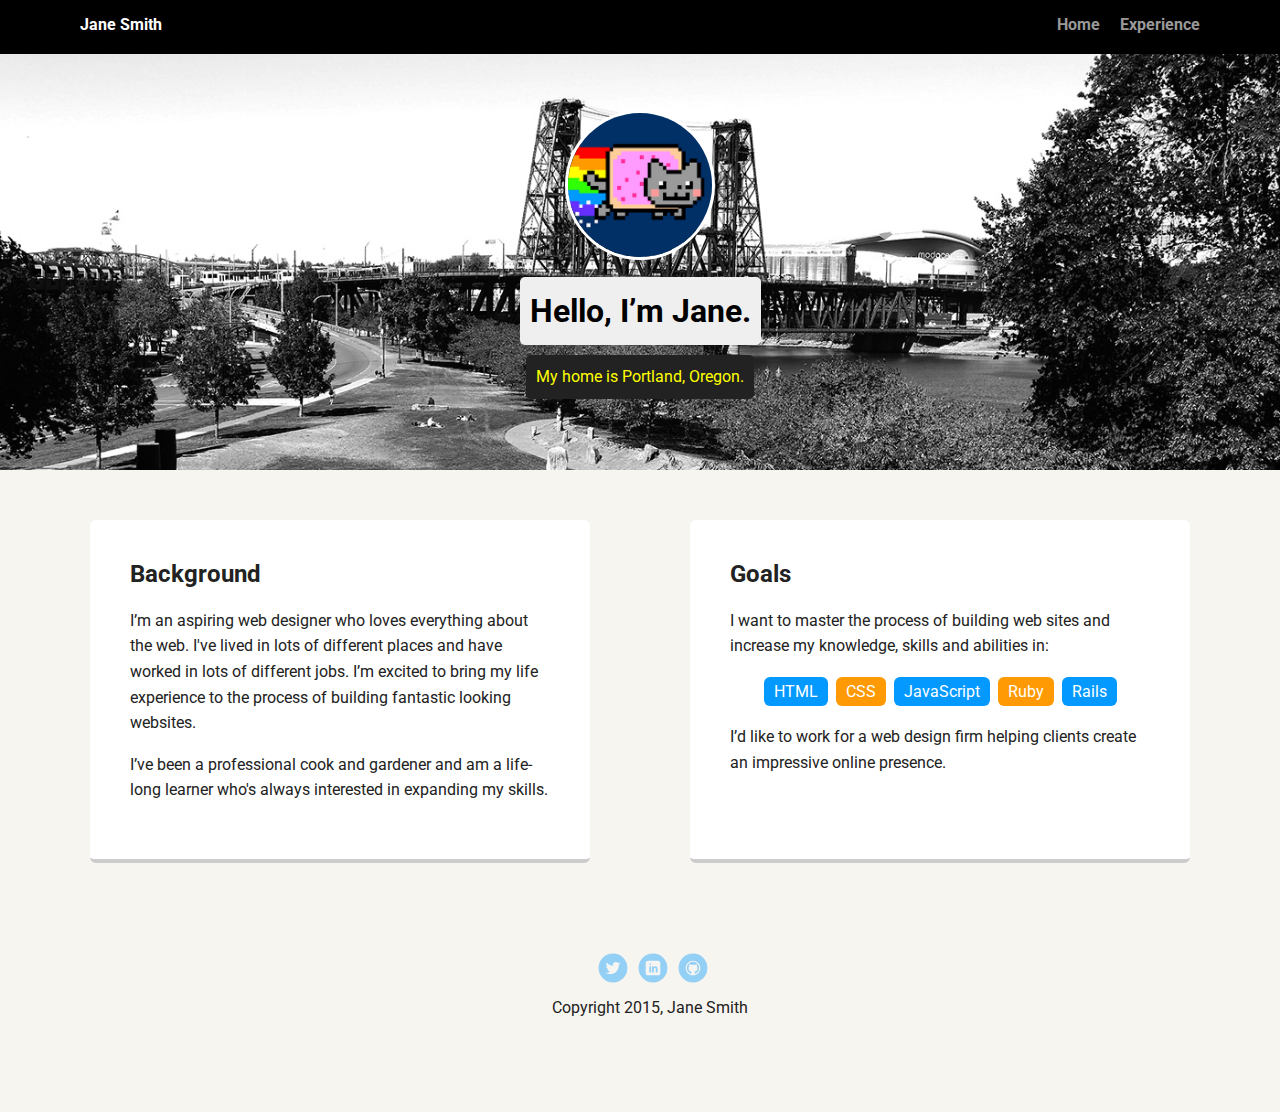
==== index.html @ b1765f6a "Added project starter files" ====
<!doctype html>
<html lang="en">
<head>
  <meta charset="utf-8">
  <title>Jane Smith's Profile</title>
  <meta name="viewport" content="width=device-width, initial-scale=1.0">
  <link rel="stylesheet" href="styles.css">
  <link href="https://fonts.googleapis.com/css?family=Muli%7CRoboto:400,300,500,700,900" rel="stylesheet"></head>
  <body>

    <div class="main-nav">
        <ul class="nav">
          <li class="name">Jane Smith</li>
          <li><a href="#">Home</a></li>
          <li><a href="#">Experience</a></li>
        </ul>
    </div>

    <header>
      <img src="images/me.png" alt="Drawing of Jane Smith" class="profile-image">
      <h1 class="tag name">Hello, I’m Jane.</h1>
      <p class="tag location">My home is Portland, Oregon.</p>
    </header>

    <main class="flex">
      <div class="card">
        <h2>Background</h2>
        <p>I’m an aspiring web designer who loves everything about the web. I've lived in lots of different places and have worked in lots of different jobs. I’m excited to bring my life experience to the process of building fantastic looking websites.</p>
        <p>I’ve been a professional cook and gardener and am a life-long learner who's always interested in expanding my skills.</p>
      </div> 

      <div class="card">
        <h2>Goals</h2>
        <p>I want to master the process of building web sites and increase my knowledge, skills and abilities in:</p>
        <ul class="skills">
          <li>HTML</li>
          <li>CSS</li>
          <li>JavaScript</li>
          <li>Ruby</li>
          <li>Rails</li>
        </ul>
        <p>I’d like to work for a web design firm helping clients create an impressive online presence.</p>
      </div> 

    </main>
    <footer>
      <ul>
        <li><a href="#" class="social twitter">Twitter</a></li>
        <li><a href="#" class="social linkedin">LinkedIn</a></li>
        <li><a href="#" class="social github">Github</a></li>
      </ul>
      <p class="copyright">Copyright 2015, Jane Smith</p>
    </footer>
  </body>
  </html>
---- styles.css ----
/* Global Layout Set-up */
* { 
  box-sizing: border-box;
}
  
body {
  margin: 0;
  padding: 0;
  text-align: center;
  font-family: 'Roboto', sans-serif;
  color: #222;
  background: #f7f5f0;
}
/* Link Styles */

a {
  text-decoration: none;
  color: #999;
}
a:hover {
  color: #6633ff;
}

/* Section Styles */

.main-nav {
  width: 100%;
  background: black;
  min-height: 30px;
  padding: 10px;
  position: fixed;
  text-align: center;
}
.nav {
  display: flex;
  justify-content: space-around;
  font-weight: 700;
  list-style-type: none;
  margin: 0 auto;
  padding: 0;
}

.nav .name {
    display: block;
    margin-right: auto;
    color: white;
}
.nav li {
  padding: 5px 10px 10px 10px;
}
.nav a {
  transition: all .5s;
}
.nav a:hover {
  color: white
}

header {
  text-align: center;
  background: url('images/portland.jpg') no-repeat top center ;
  background-size: cover;
  overflow: hidden;
  padding-top: 60px;
}
header {
  line-height: 1.5;
}
header .profile-image {
  margin-top: 50px;
  width: 150px;
  height: 150px;
  border-radius: 50%;
  border: 3px solid white;
  transition: all .5s;
}
header .profile-image:hover {
  transform: scale(1.2) rotate(5deg);
}
.tag {
  background-color: #efefef;
  color: black;
  padding: 10px;
  border-radius: 5px;
  display: table;
  margin: 10px auto;
} 
.location {
  background-color: #222;
  color: yellow;
}
.card {
  margin: 30px;
  padding: 20px 40px 40px;
  max-width: 500px;
  text-align: left;
  background: #fff;
  border-bottom: 4px solid #ccc;
  border-radius: 6px;
  transition: all .5s;
}
.card:hover {
  border-color: #ff99ff;
}

ul.skills {
  padding: 0;
  text-align: center;
}

.skills li {
  border-radius: 6px;
  display: inline-block;
  background: #ff9904;
  color: white;
  padding: 5px 10px;
  margin: 2px;
}

.skills li:nth-child(odd) {
  background: #0399ff;
}

footer {
  width: 100%;
  min-height: 30px;
  padding: 20px 0 40px 20px;
}

footer .copyright {
  top: -8px;
  font-size: .75em;
}

footer ul {
  list-style-type: none;
  margin: 0;
  padding: 0;
}

footer ul li {
  display: inline-block;
}

a.social {
  display: inline-block;
  text-indent: -9999px;
  margin-left: 5px;
  width: 30px;
  height: 30px;
  background-size: 30px 30px;
  opacity: .4;
  transition: all .5s;
}
a.twitter {
  background-image: url(images/twitter.svg);
}
a.linkedin {
  background-image: url(images/linkedin.svg);
}
a.github {
  background-image: url(images/github.svg);
}
a.social:hover {
  opacity: 1;
}
.clearfix {
  clear: both;
}

/* Styles for larger screens */
@media screen and (min-width: 720px) {
  
  .flex {
      display: -ms-flexbox;      /* TWEENER - IE 10 */
      display: flex; 
      max-width: 1200px;
      -ms-flex-pack: distribute;
      justify-content: space-around;
      margin: 0 auto;
  }

  header {
    min-height: 470px;
  }

  .nav {
    max-width: 1200px;
    padding: 0 30px;
  }


  main {
    padding-top: 20px;
  }

  main p {
    line-height: 1.6em;
  }

  footer {
    font-size: 1.3em;
    max-width: 1200px;
    margin: 40px auto;
  }

}
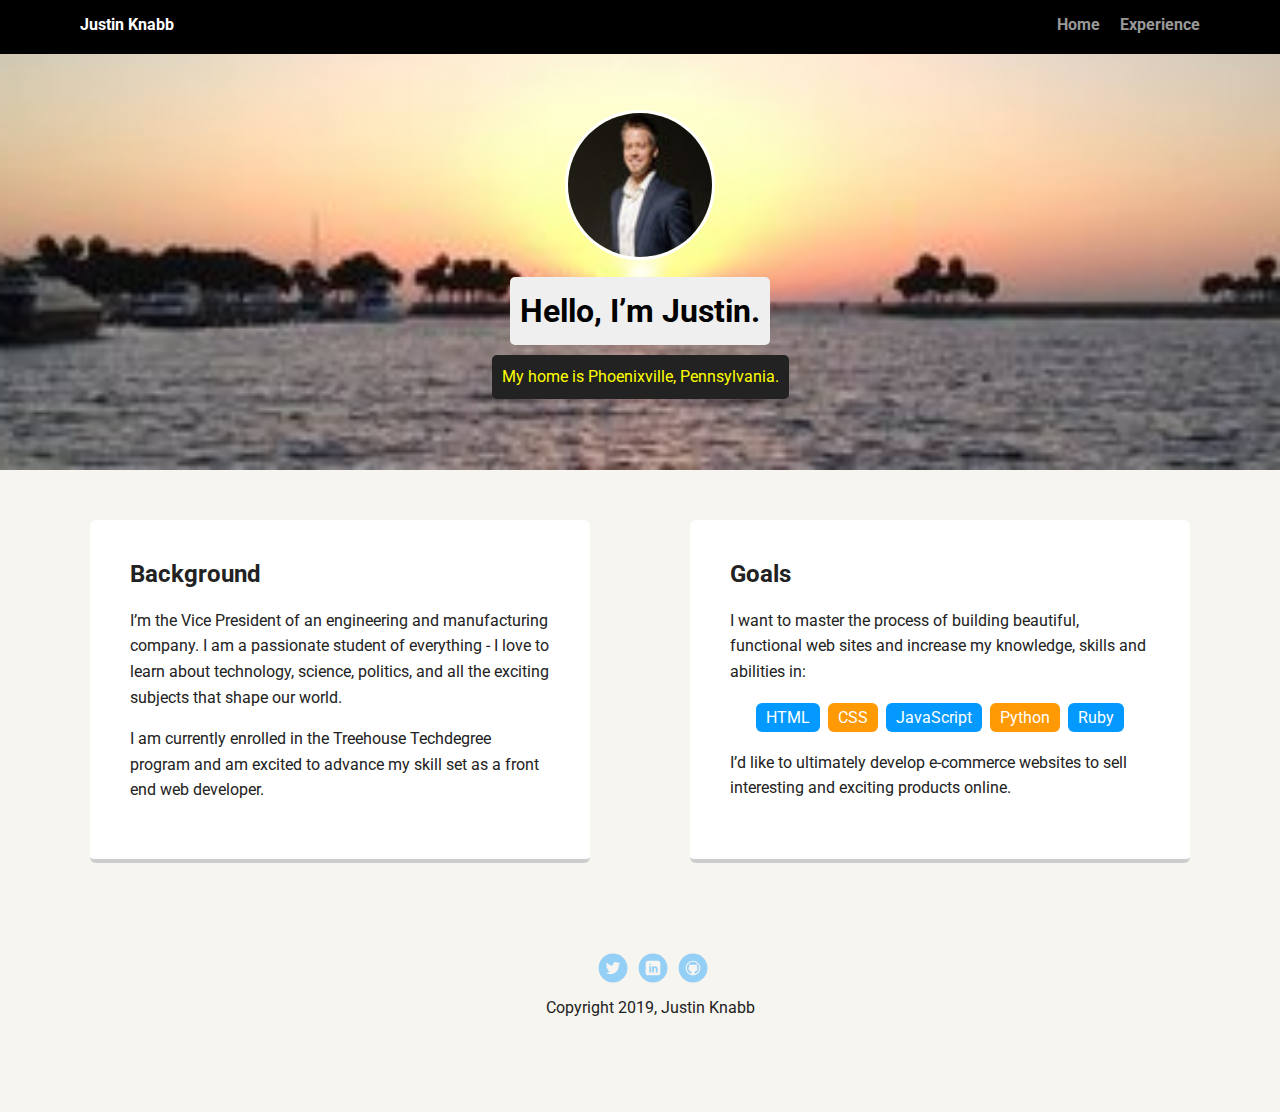
==== commit 83a8ed91: "Updated content and photos" ====
--- a/index.html
+++ b/index.html
@@ -2,7 +2,7 @@
 <html lang="en">
 <head>
   <meta charset="utf-8">
-  <title>Jane Smith's Profile</title>
+  <title>Justin Knabb's Profile</title>
   <meta name="viewport" content="width=device-width, initial-scale=1.0">
   <link rel="stylesheet" href="styles.css">
   <link href="https://fonts.googleapis.com/css?family=Muli%7CRoboto:400,300,500,700,900" rel="stylesheet"></head>
@@ -10,46 +10,46 @@
 
     <div class="main-nav">
         <ul class="nav">
-          <li class="name">Jane Smith</li>
-          <li><a href="#">Home</a></li>
+          <li class="name">Justin Knabb</li>
+          <li><a href="index.html">Home</a></li>
           <li><a href="#">Experience</a></li>
         </ul>
     </div>
 
     <header>
-      <img src="images/me.png" alt="Drawing of Jane Smith" class="profile-image">
-      <h1 class="tag name">Hello, I’m Jane.</h1>
-      <p class="tag location">My home is Portland, Oregon.</p>
+      <img src="images/profile-photo.jpg" alt="Photo of Justin Knabb" class="profile-image">
+      <h1 class="tag name">Hello, I’m Justin.</h1>
+      <p class="tag location">My home is Phoenixville, Pennsylvania.</p>
     </header>
 
     <main class="flex">
       <div class="card">
         <h2>Background</h2>
-        <p>I’m an aspiring web designer who loves everything about the web. I've lived in lots of different places and have worked in lots of different jobs. I’m excited to bring my life experience to the process of building fantastic looking websites.</p>
-        <p>I’ve been a professional cook and gardener and am a life-long learner who's always interested in expanding my skills.</p>
-      </div> 
+        <p>I’m the Vice President of an engineering and manufacturing company. I am a passionate student of everything - I love to learn about technology, science, politics, and all the exciting subjects that shape our world.</p>
+        <p>I am currently enrolled in the Treehouse Techdegree program and am excited to advance my skill set as a front end web developer.</p>
+      </div>
 
       <div class="card">
         <h2>Goals</h2>
-        <p>I want to master the process of building web sites and increase my knowledge, skills and abilities in:</p>
+        <p>I want to master the process of building beautiful, functional web sites and increase my knowledge, skills and abilities in:</p>
         <ul class="skills">
           <li>HTML</li>
           <li>CSS</li>
           <li>JavaScript</li>
+          <li>Python</li>
           <li>Ruby</li>
-          <li>Rails</li>
         </ul>
-        <p>I’d like to work for a web design firm helping clients create an impressive online presence.</p>
-      </div> 
+        <p>I’d like to ultimately develop e-commerce websites to sell interesting and exciting products online.</p>
+      </div>
 
     </main>
     <footer>
       <ul>
-        <li><a href="#" class="social twitter">Twitter</a></li>
-        <li><a href="#" class="social linkedin">LinkedIn</a></li>
-        <li><a href="#" class="social github">Github</a></li>
+        <li><a href="https://twitter.com/justinknabb" class="social twitter">Twitter</a></li>
+        <li><a href="https://www.linkedin.com/in/justinknabb/" class="social linkedin">LinkedIn</a></li>
+        <li><a href="https://github.com/justinknabb" class="social github">Github</a></li>
       </ul>
-      <p class="copyright">Copyright 2015, Jane Smith</p>
+      <p class="copyright">Copyright 2019, Justin Knabb</p>
     </footer>
   </body>
   </html>
--- a/styles.css
+++ b/styles.css
@@ -1,8 +1,8 @@
 /* Global Layout Set-up */
-* { 
+* {
   box-sizing: border-box;
 }
-  
+
 body {
   margin: 0;
   padding: 0;
@@ -57,7 +57,7 @@
 
 header {
   text-align: center;
-  background: url('images/portland.jpg') no-repeat top center ;
+  background: url('images/background-photo.jpg') no-repeat top center ;
   background-size: cover;
   overflow: hidden;
   padding-top: 60px;
@@ -83,7 +83,7 @@
   border-radius: 5px;
   display: table;
   margin: 10px auto;
-} 
+}
 .location {
   background-color: #222;
   color: yellow;
@@ -169,10 +169,10 @@
 
 /* Styles for larger screens */
 @media screen and (min-width: 720px) {
-  
+
   .flex {
       display: -ms-flexbox;      /* TWEENER - IE 10 */
-      display: flex; 
+      display: flex;
       max-width: 1200px;
       -ms-flex-pack: distribute;
       justify-content: space-around;
@@ -204,4 +204,3 @@
   }
 
 }
-
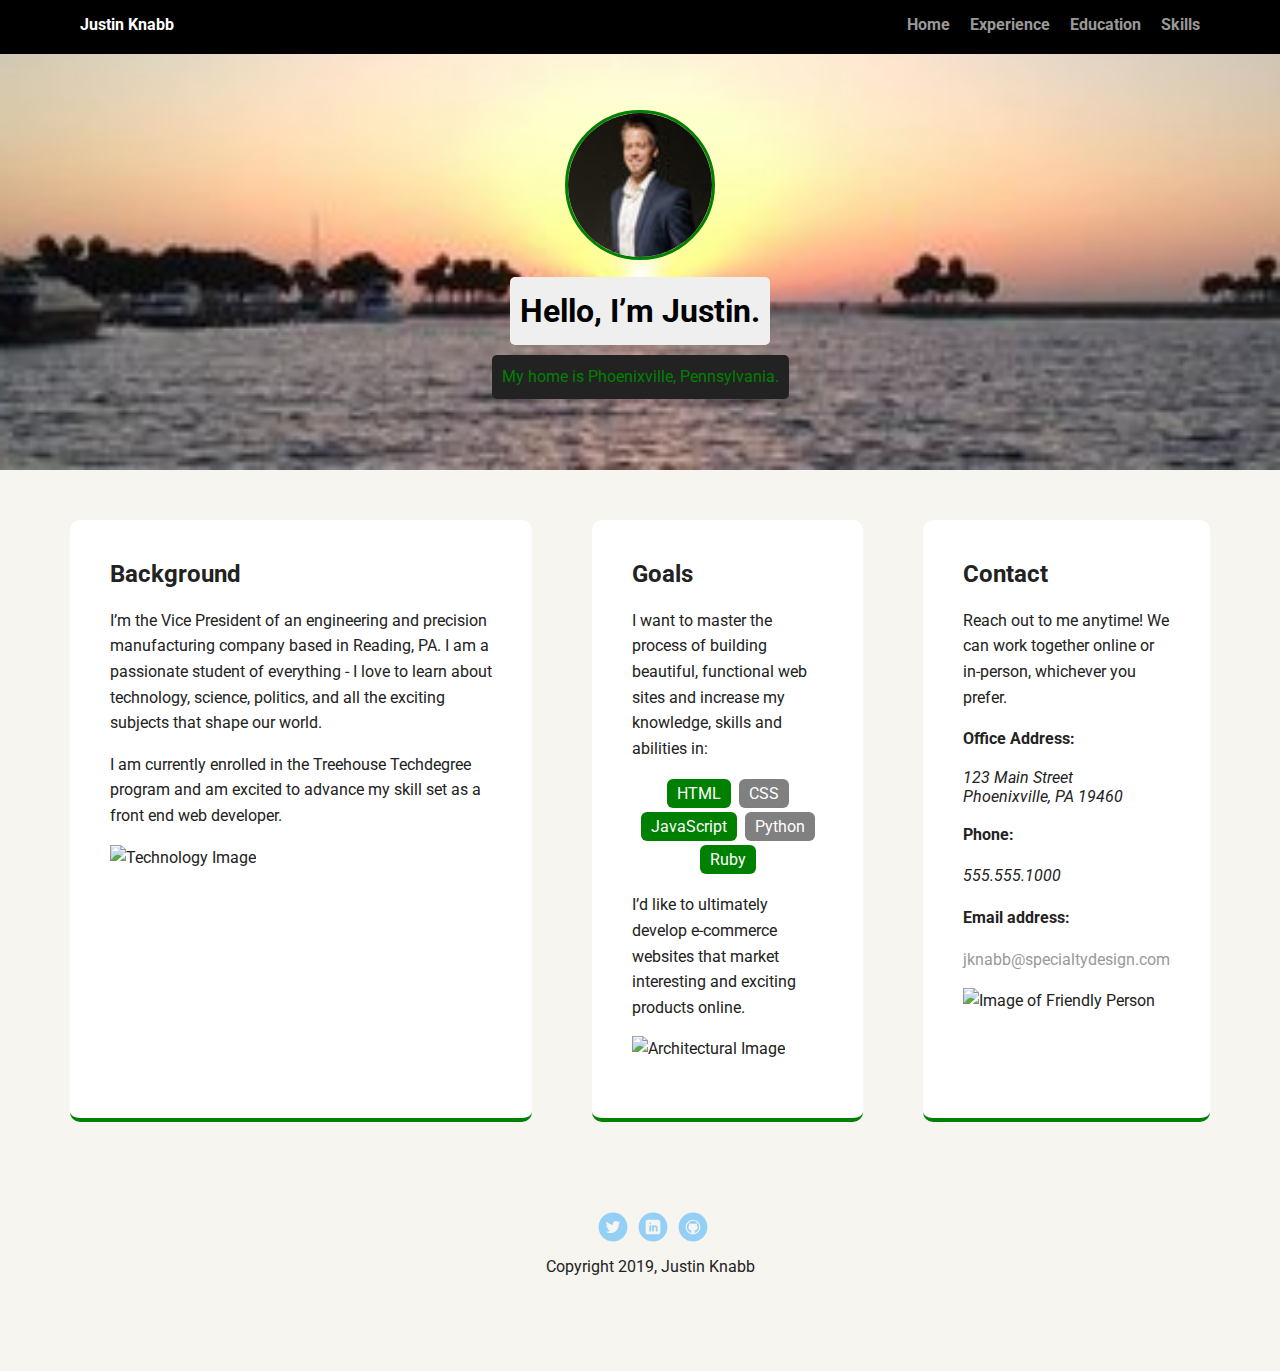
==== commit 32f24d2d: "Created new pages and updated content" ====
--- a/index.html
+++ b/index.html
@@ -12,7 +12,9 @@
         <ul class="nav">
           <li class="name">Justin Knabb</li>
           <li><a href="index.html">Home</a></li>
-          <li><a href="#">Experience</a></li>
+          <li><a href="experience.html">Experience</a></li>
+          <li><a href="education.html">Education</a></li>
+          <li><a href="skills.html">Skills</a></li>
         </ul>
     </div>
 
@@ -25,8 +27,9 @@
     <main class="flex">
       <div class="card">
         <h2>Background</h2>
-        <p>I’m the Vice President of an engineering and manufacturing company. I am a passionate student of everything - I love to learn about technology, science, politics, and all the exciting subjects that shape our world.</p>
+        <p>I’m the Vice President of an engineering and precision manufacturing company based in Reading, PA. I am a passionate student of everything - I love to learn about technology, science, politics, and all the exciting subjects that shape our world.</p>
         <p>I am currently enrolled in the Treehouse Techdegree program and am excited to advance my skill set as a front end web developer.</p>
+        <p><img src="http://placeimg.com/275/150/tech" alt="Technology Image"></p>
       </div>
 
       <div class="card">
@@ -39,8 +42,25 @@
           <li>Python</li>
           <li>Ruby</li>
         </ul>
-        <p>I’d like to ultimately develop e-commerce websites to sell interesting and exciting products online.</p>
+        <p>I’d like to ultimately develop e-commerce websites that market interesting and exciting products online.</p>
+        <p><img src="http://placeimg.com/275/150/arch" alt="Architectural Image"></p>
       </div>
+
+      <div class="card">
+        <h2>Contact</h2>
+        <p>Reach out to me anytime! We can work together online or in-person, whichever you prefer.</p>
+        <p><strong>Office Address:</strong></p>
+        <address>
+        123 Main Street<br />
+        Phoenixville, PA 19460
+        </address>
+        <p><strong>Phone:</strong></p>
+        <p><em>555.555.1000</em><p>
+        <p><strong>Email address:</strong></p>
+        <p><a href="mailto:jknabb@specialtydesign.com">jknabb@specialtydesign.com</a></p>
+        <p><img src="http://placeimg.com/275/150/people" alt="Image of Friendly Person"></p>
+      </div>
+
 
     </main>
     <footer>
--- a/styles.css
+++ b/styles.css
@@ -69,12 +69,12 @@
   margin-top: 50px;
   width: 150px;
   height: 150px;
-  border-radius: 50%;
-  border: 3px solid white;
+  border-radius: 60%;
+  border: 3px solid green;
   transition: all .5s;
 }
 header .profile-image:hover {
-  transform: scale(1.2) rotate(5deg);
+  transform: scale(1.4) rotate(10deg);
 }
 .tag {
   background-color: #efefef;
@@ -86,7 +86,7 @@
 }
 .location {
   background-color: #222;
-  color: yellow;
+  color: green;
 }
 .card {
   margin: 30px;
@@ -95,7 +95,8 @@
   text-align: left;
   background: #fff;
   border-bottom: 4px solid #ccc;
-  border-radius: 6px;
+  border-radius: 10px;
+  border-color: green;
   transition: all .5s;
 }
 .card:hover {
@@ -110,14 +111,14 @@
 .skills li {
   border-radius: 6px;
   display: inline-block;
-  background: #ff9904;
+  background: #808080;
   color: white;
   padding: 5px 10px;
   margin: 2px;
 }
 
 .skills li:nth-child(odd) {
-  background: #0399ff;
+  background: #008000;
 }
 
 footer {
